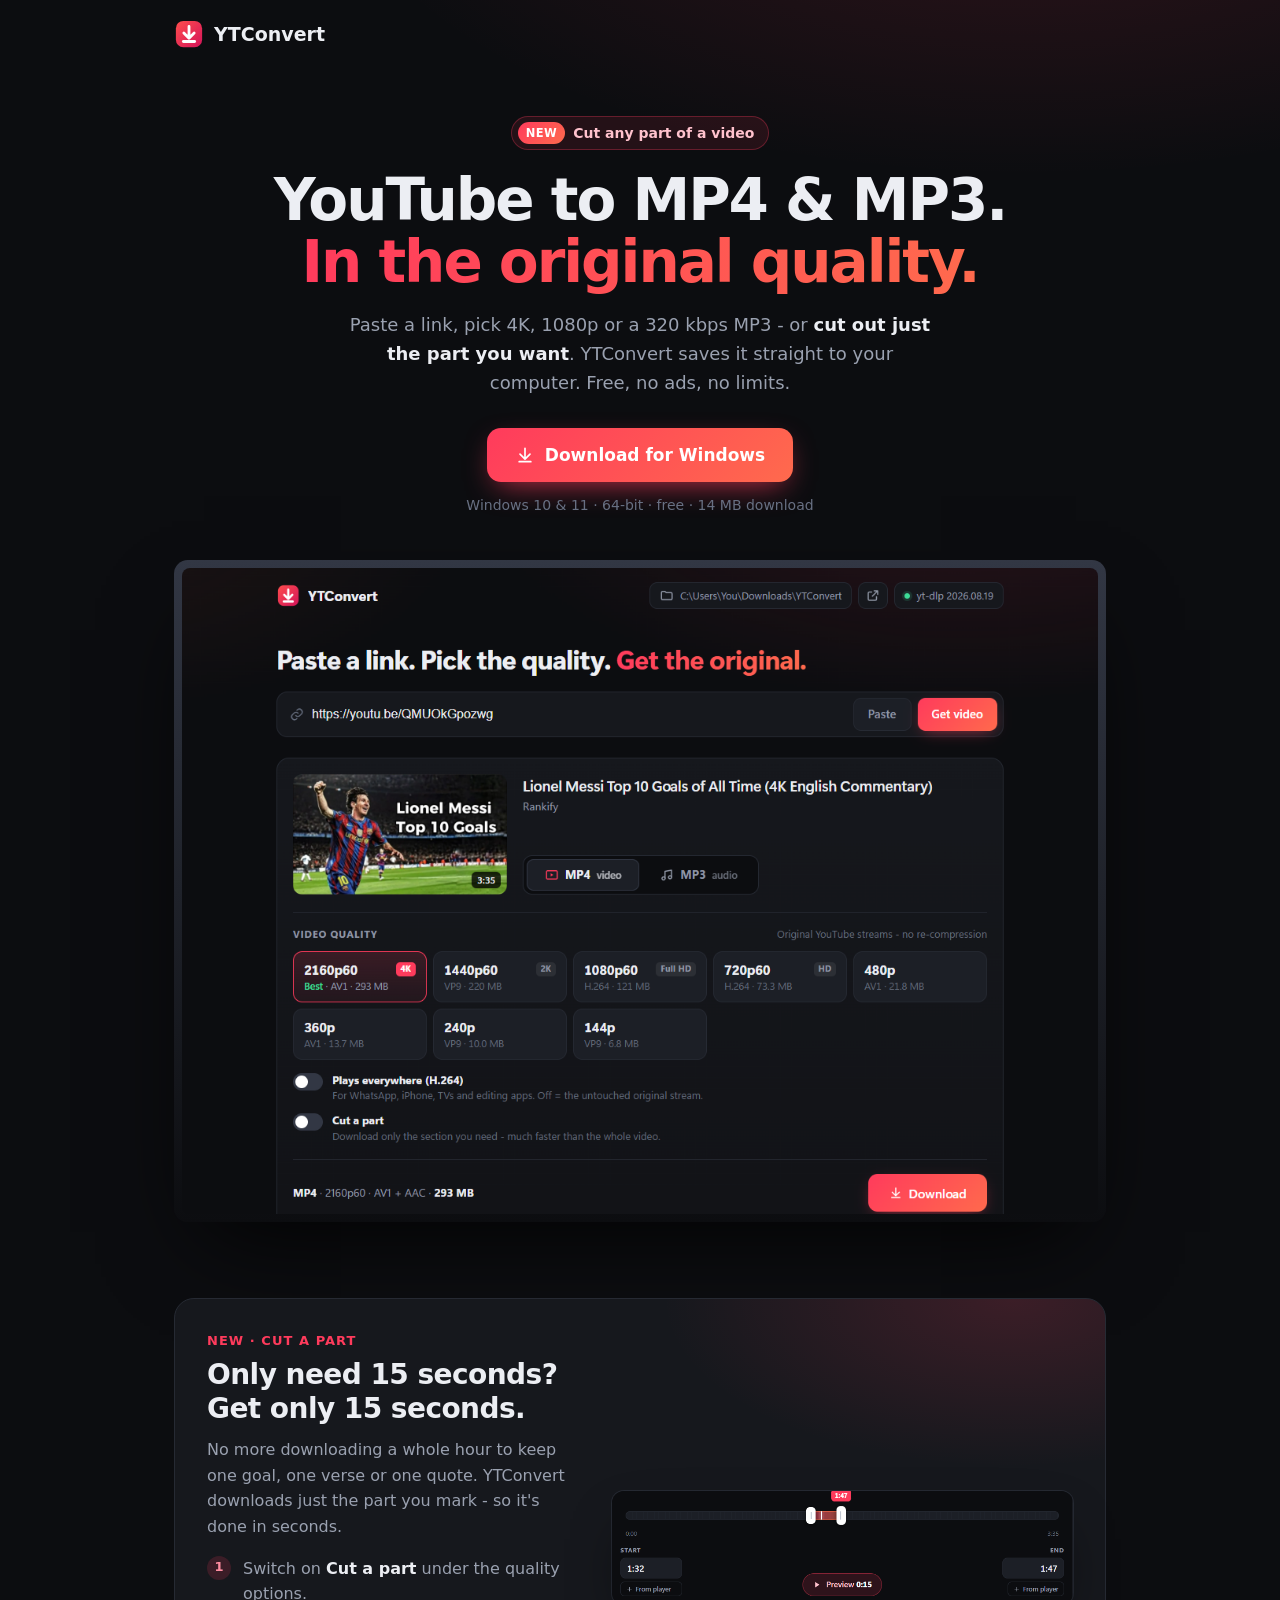
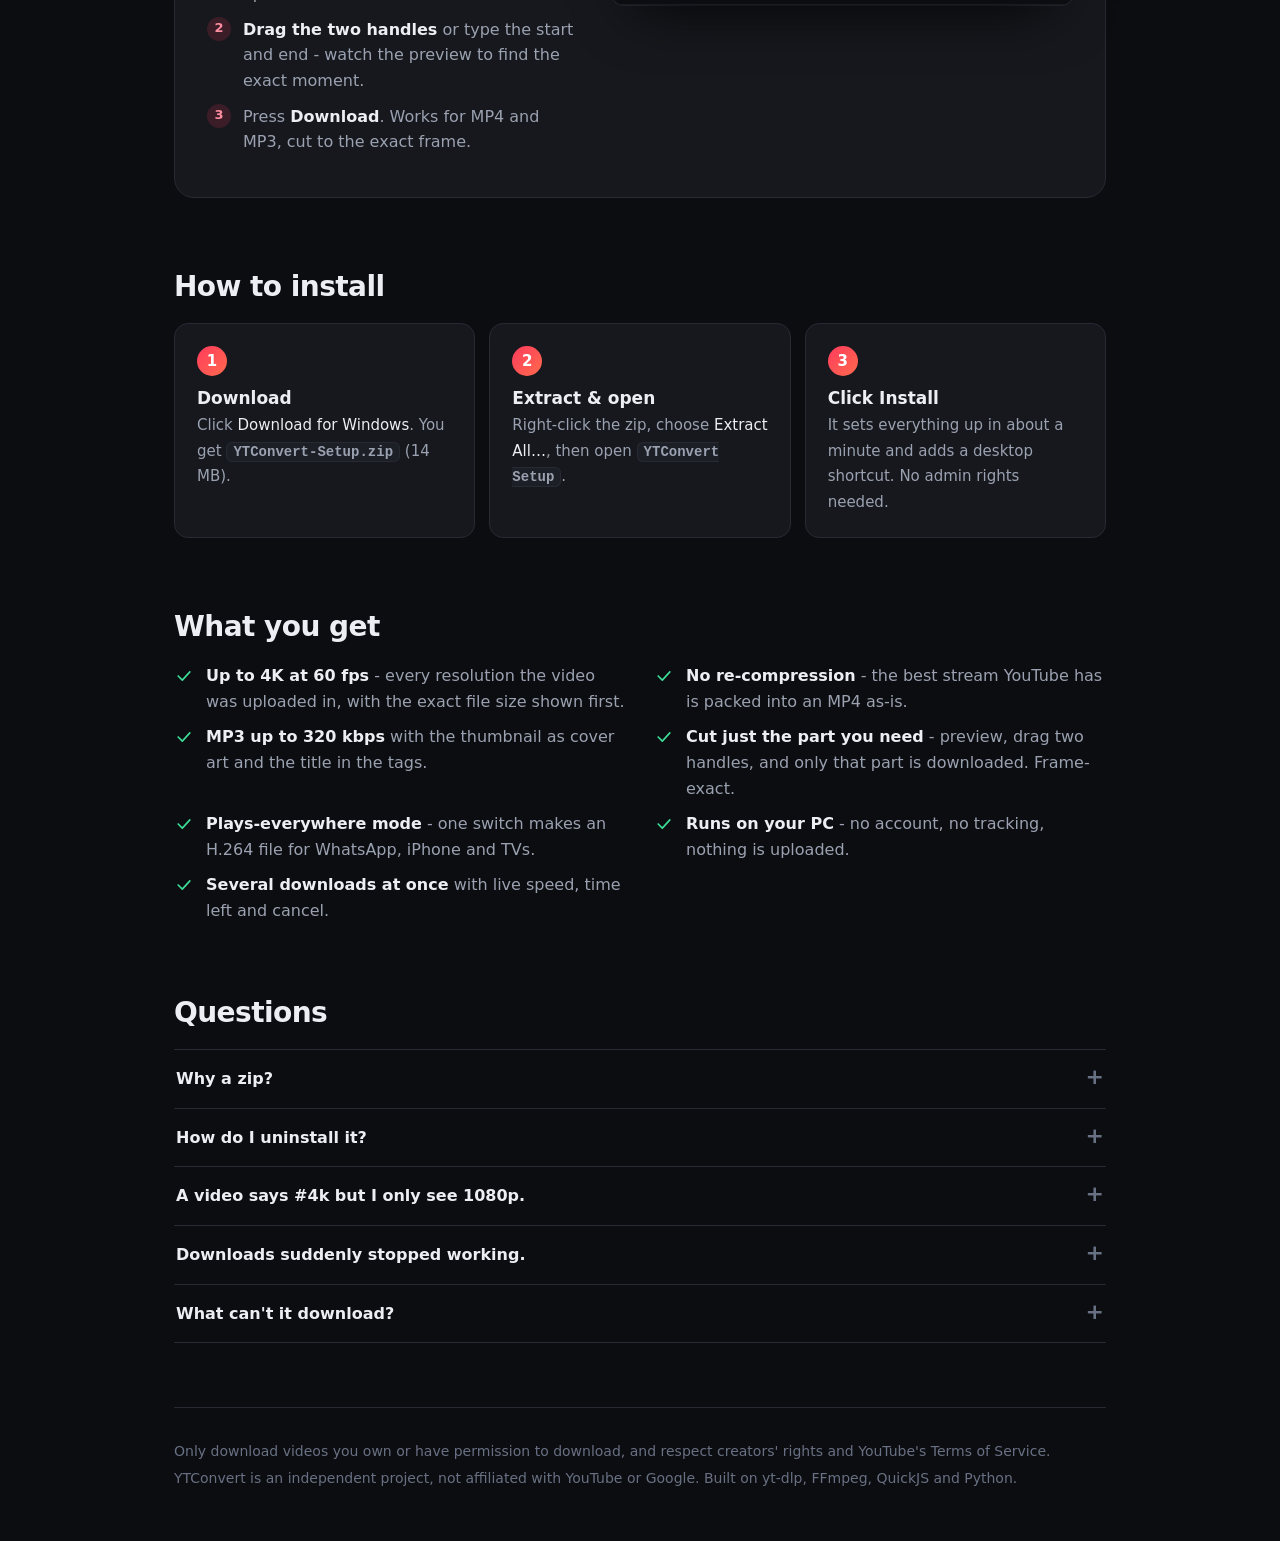
==== site/index.html @ 6e1be306 "YTConvert: desktop app, website, online service and Mac build Co-Authored-By: Claude Opus 5.5 <norep" ====
<!doctype html>
<html lang="en">
<head>
<meta charset="utf-8">
<meta name="viewport" content="width=device-width, initial-scale=1">
<title>YTConvert - YouTube to MP4 &amp; MP3 in original quality</title>
<meta name="description" content="Free Windows app: paste a YouTube link, pick 4K, 1080p or a 320 kbps MP3, and save the original stream on your own PC.">
<meta property="og:title" content="YTConvert - YouTube to MP4 & MP3 in original quality">
<meta property="og:description" content="Paste a link, pick the quality, get the original. Runs on your own PC.">
<meta property="og:image" content="/app.png">
<link rel="icon" href="icon.svg" type="image/svg+xml">
<style>
  :root {
    --bg: #0c0d10; --card: #16181d; --card-2: #1c1f26; --line: #262a33; --line-2: #323744;
    --text: #eceef3; --muted: #9aa1b0; --faint: #687083;
    --accent: #ff3b5c; --accent-2: #ff6a4d; --ok: #3ddc97;
    --font: "Segoe UI Variable Text", "Segoe UI", system-ui, -apple-system, "Helvetica Neue", Arial, sans-serif;
    --display: "Segoe UI Variable Display", "Segoe UI", system-ui, -apple-system, "Helvetica Neue", Arial, sans-serif;
  }
  * { box-sizing: border-box; }
  body {
    margin: 0; color: var(--text); font: 16px/1.6 var(--font); -webkit-font-smoothing: antialiased;
    background: radial-gradient(1000px 480px at 80% -160px, rgba(255, 59, 92, .16), transparent 70%), var(--bg);
  }
  a { color: inherit; }
  svg { width: 20px; height: 20px; fill: none; stroke: currentColor; stroke-width: 2; stroke-linecap: round; stroke-linejoin: round; flex: none; }
  .wrap { max-width: 980px; margin: 0 auto; padding: 0 24px; }

  nav { display: flex; align-items: center; height: 68px; }
  .brand { display: flex; align-items: center; gap: 10px; font: 700 19px var(--display); }
  .brand img { width: 30px; height: 30px; }

  .hero { text-align: center; padding: 48px 0 0; }
  h1 { margin: 0; font: 800 clamp(34px, 6vw, 58px)/1.06 var(--display); letter-spacing: -.035em; }
  h1 em { font-style: normal; background: linear-gradient(90deg, var(--accent), var(--accent-2)); -webkit-background-clip: text; background-clip: text; color: transparent; }
  .lead { max-width: 600px; margin: 18px auto 0; color: var(--muted); font-size: 18px; }
  .btn {
    display: inline-flex; align-items: center; gap: 10px; height: 54px; padding: 0 28px; margin-top: 30px; border-radius: 14px;
    color: #fff; font: 700 17px var(--font); text-decoration: none;
    background: linear-gradient(135deg, var(--accent), var(--accent-2)); box-shadow: 0 10px 30px -10px rgba(255, 59, 92, .8);
    transition: filter .15s, transform .1s;
  }
  .btn:hover { filter: brightness(1.08); }
  .btn:active { transform: translateY(1px); }
  .meta { margin: 12px 0 0; color: var(--faint); font-size: 14px; }
  .pill {
    display: inline-flex; align-items: center; gap: 8px; margin-bottom: 20px; padding: 5px 14px 5px 6px; border-radius: 99px;
    background: rgba(255, 59, 92, .1); border: 1px solid rgba(255, 59, 92, .3); color: #ffc2cd; font-size: 14px; font-weight: 600;
    text-decoration: none;
  }
  .pill b { padding: 2px 8px; border-radius: 99px; background: linear-gradient(135deg, var(--accent), var(--accent-2)); color: #fff; font-size: 11.5px; letter-spacing: .04em; }
  .pill:hover { border-color: rgba(255, 59, 92, .55); }

  .cut { display: grid; grid-template-columns: 1fr 1.25fr; gap: 36px; align-items: center; margin-top: 76px; padding: 32px; border-radius: 20px;
    background: radial-gradient(500px 240px at 90% 0, rgba(255, 59, 92, .16), transparent 70%), var(--card); border: 1px solid var(--line); }
  .cut h2 { margin: 6px 0 12px; }
  .cut .eyebrow { color: var(--accent); font-weight: 700; font-size: 13px; letter-spacing: .08em; text-transform: uppercase; }
  .cut p { margin: 0 0 16px; color: var(--muted); }
  .cut ol { margin: 0; padding: 0; list-style: none; counter-reset: c; }
  .cut li { position: relative; padding-left: 36px; margin: 10px 0; color: var(--muted); }
  .cut li b { color: var(--text); }
  .cut li::before { counter-increment: c; content: counter(c); position: absolute; left: 0; top: 0; width: 24px; height: 24px; border-radius: 50%;
    display: grid; place-items: center; background: rgba(255, 59, 92, .16); color: #ff8da0; font-weight: 800; font-size: 13px; }
  .cut img { display: block; width: 100%; height: auto; border-radius: 12px; box-shadow: 0 24px 60px -24px rgba(0, 0, 0, .9), 0 0 0 1px var(--line); }

  .shot { margin: 44px auto 0; border-radius: 14px; padding: 8px; background: linear-gradient(180deg, var(--line-2), var(--bg)); box-shadow: 0 40px 90px -30px rgba(0, 0, 0, .9); }
  .shot img { display: block; width: 100%; height: auto; border-radius: 8px; }

  h2 { margin: 72px 0 20px; font: 800 28px/1.2 var(--display); letter-spacing: -.02em; }
  .steps { display: grid; grid-template-columns: repeat(3, 1fr); gap: 14px; counter-reset: s; }
  .step { padding: 22px; border-radius: 14px; background: var(--card); border: 1px solid var(--line); }
  .step::before {
    counter-increment: s; content: counter(s); display: grid; place-items: center; width: 30px; height: 30px; border-radius: 50%; margin-bottom: 12px;
    background: linear-gradient(135deg, var(--accent), var(--accent-2)); color: #fff; font-weight: 800; font-size: 15px;
  }
  .step b { display: block; font: 700 17px var(--display); margin-bottom: 4px; }
  .step span { color: var(--muted); font-size: 15px; }
  code { padding: 1px 6px; border-radius: 6px; background: var(--card-2); border: 1px solid var(--line); font: 600 14px ui-monospace, Consolas, monospace; }

  .points { display: grid; grid-template-columns: 1fr 1fr; gap: 10px 28px; margin: 0; padding: 0; list-style: none; }
  .points li { display: flex; gap: 12px; color: var(--muted); }
  .points li svg { color: var(--ok); margin-top: 3px; }
  .points b { color: var(--text); font-weight: 600; }

  details { border-bottom: 1px solid var(--line); }
  details:first-of-type { border-top: 1px solid var(--line); }
  summary { display: flex; justify-content: space-between; gap: 16px; padding: 16px 2px; cursor: pointer; list-style: none; font-weight: 600; }
  summary::-webkit-details-marker { display: none; }
  summary::after { content: "+"; color: var(--faint); font-size: 22px; line-height: 1; transition: transform .2s; }
  details[open] summary::after { transform: rotate(45deg); }
  details p { margin: -4px 2px 16px; color: var(--muted); }

  footer { margin-top: 64px; padding: 28px 0 48px; border-top: 1px solid var(--line); color: var(--faint); font-size: 14px; }
  footer p { margin: 4px 0; }

  @media (max-width: 760px) {
    .steps, .points, .cut { grid-template-columns: 1fr; }
    .cut { padding: 22px; }
    .hero { padding-top: 24px; }
    h2 { margin-top: 56px; }
  }
  @media (max-width: 480px) {
    .wrap { padding: 0 16px; }
    .btn { width: 100%; justify-content: center; }
  }
</style>
</head>
<body>
<div class="wrap">
  <nav><span class="brand"><img src="icon.svg" alt="">YTConvert</span></nav>

  <header class="hero">
    <a class="pill" href="#cut"><b>NEW</b> Cut any part of a video</a>
    <h1>YouTube to MP4 &amp; MP3.<br><em>In the original quality.</em></h1>
    <p class="lead">Paste a link, pick 4K, 1080p or a 320&nbsp;kbps MP3 - or <b style="color:var(--text)">cut out just the part you want</b>. YTConvert saves it straight to your computer. Free, no ads, no limits.</p>
    <a class="btn" href="/YTConvert-Setup.zip" download>
      <svg viewBox="0 0 24 24"><path d="M12 4v12M6 11l6 6 6-6M5 20h14"/></svg>
      Download for Windows
    </a>
    <p class="meta">Windows 10 &amp; 11 · 64-bit · free · 14 MB download</p>
    <div class="shot">
      <img src="app.png" width="1164" height="821" alt="YTConvert with a Messi Top 10 Goals video, offering quality options from 2160p60 (4K) down to 144p">
    </div>
  </header>

  <section class="cut" id="cut">
    <div>
      <div class="eyebrow">New · Cut a part</div>
      <h2>Only need 15 seconds? Get only 15 seconds.</h2>
      <p>No more downloading a whole hour to keep one goal, one verse or one quote. YTConvert downloads just the part you mark - so it's done in seconds.</p>
      <ol>
        <li>Switch on <b>Cut a part</b> under the quality options.</li>
        <li><b>Drag the two handles</b> or type the start and end - watch the preview to find the exact moment.</li>
        <li>Press <b>Download</b>. Works for MP4 and MP3, cut to the exact frame.</li>
      </ol>
    </div>
    <img src="cut.png" width="881" height="219" alt="The cut timeline: two handles marking 1:32 to 1:47, with start and end fields and a Preview 0:15 button">
  </section>

  <h2>How to install</h2>
  <div class="steps">
    <div class="step"><b>Download</b><span>Click <b style="display:inline;font:inherit;color:var(--text)">Download for Windows</b>. You get <code>YTConvert-Setup.zip</code> (14 MB).</span></div>
    <div class="step"><b>Extract &amp; open</b><span>Right-click the zip, choose <b style="display:inline;font:inherit;color:var(--text)">Extract All…</b>, then open <code>YTConvert Setup</code>.</span></div>
    <div class="step"><b>Click Install</b><span>It sets everything up in about a minute and adds a desktop shortcut. No admin rights needed.</span></div>
  </div>

  <h2>What you get</h2>
  <ul class="points">
    <li><svg viewBox="0 0 24 24"><path d="M5 12l5 5 9-10"/></svg><span><b>Up to 4K at 60 fps</b> - every resolution the video was uploaded in, with the exact file size shown first.</span></li>
    <li><svg viewBox="0 0 24 24"><path d="M5 12l5 5 9-10"/></svg><span><b>No re-compression</b> - the best stream YouTube has is packed into an MP4 as-is.</span></li>
    <li><svg viewBox="0 0 24 24"><path d="M5 12l5 5 9-10"/></svg><span><b>MP3 up to 320 kbps</b> with the thumbnail as cover art and the title in the tags.</span></li>
    <li><svg viewBox="0 0 24 24"><path d="M5 12l5 5 9-10"/></svg><span><b>Cut just the part you need</b> - preview, drag two handles, and only that part is downloaded. Frame-exact.</span></li>
    <li><svg viewBox="0 0 24 24"><path d="M5 12l5 5 9-10"/></svg><span><b>Plays-everywhere mode</b> - one switch makes an H.264 file for WhatsApp, iPhone and TVs.</span></li>
    <li><svg viewBox="0 0 24 24"><path d="M5 12l5 5 9-10"/></svg><span><b>Runs on your PC</b> - no account, no tracking, nothing is uploaded.</span></li>
    <li><svg viewBox="0 0 24 24"><path d="M5 12l5 5 9-10"/></svg><span><b>Several downloads at once</b> with live speed, time left and cancel.</span></li>
  </ul>

  <h2>Questions</h2>
  <details>
    <summary>Why a zip?</summary>
    <p>So your browser and Windows can trust every file in it. Everything that runs is signed by the Python Software Foundation or Microsoft, so there's no "suspicious download" warning. The installer then fetches the video engine (FFmpeg) itself and checks its fingerprint.</p>
  </details>
  <details>
    <summary>How do I uninstall it?</summary>
    <p>Windows Settings, then Apps, then YTConvert, then Uninstall. Your downloaded videos stay where they are.</p>
  </details>
  <details>
    <summary>A video says #4k but I only see 1080p.</summary>
    <p>YTConvert lists exactly what YouTube stores for that video. If the uploader only uploaded 1080p, there is no 4K version. The app tells you when that's the case.</p>
  </details>
  <details>
    <summary>Downloads suddenly stopped working.</summary>
    <p>YouTube changes things from time to time. Click the green engine button at the top right of the app to update, then reopen YTConvert.</p>
  </details>
  <details>
    <summary>What can't it download?</summary>
    <p>Private, members-only and age-restricted videos, live streams while they're live, and whole playlists. Paste one video link at a time. Windows only for now.</p>
  </details>

  <footer>
    <p>Only download videos you own or have permission to download, and respect creators' rights and YouTube's Terms of Service.</p>
    <p>YTConvert is an independent project, not affiliated with YouTube or Google. Built on yt-dlp, FFmpeg, QuickJS and Python.</p>
  </footer>
</div>
</body>
</html>
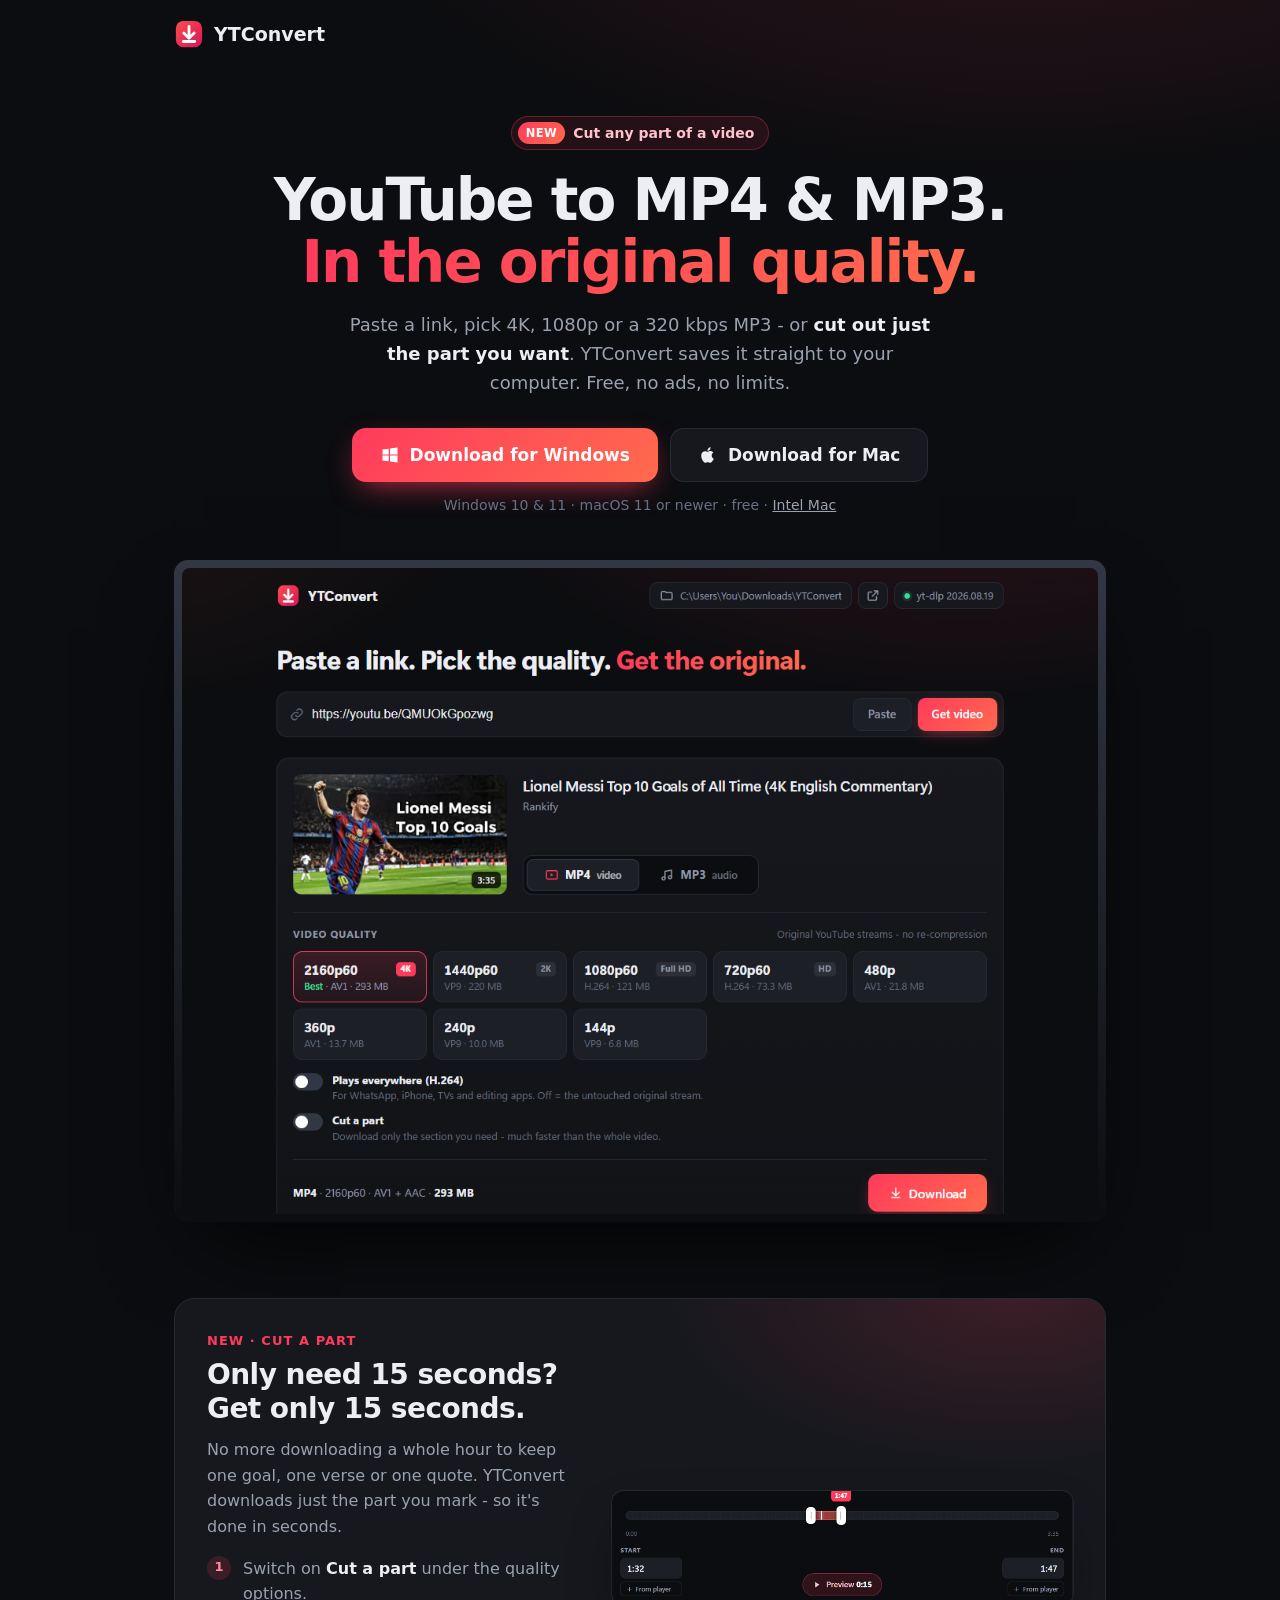
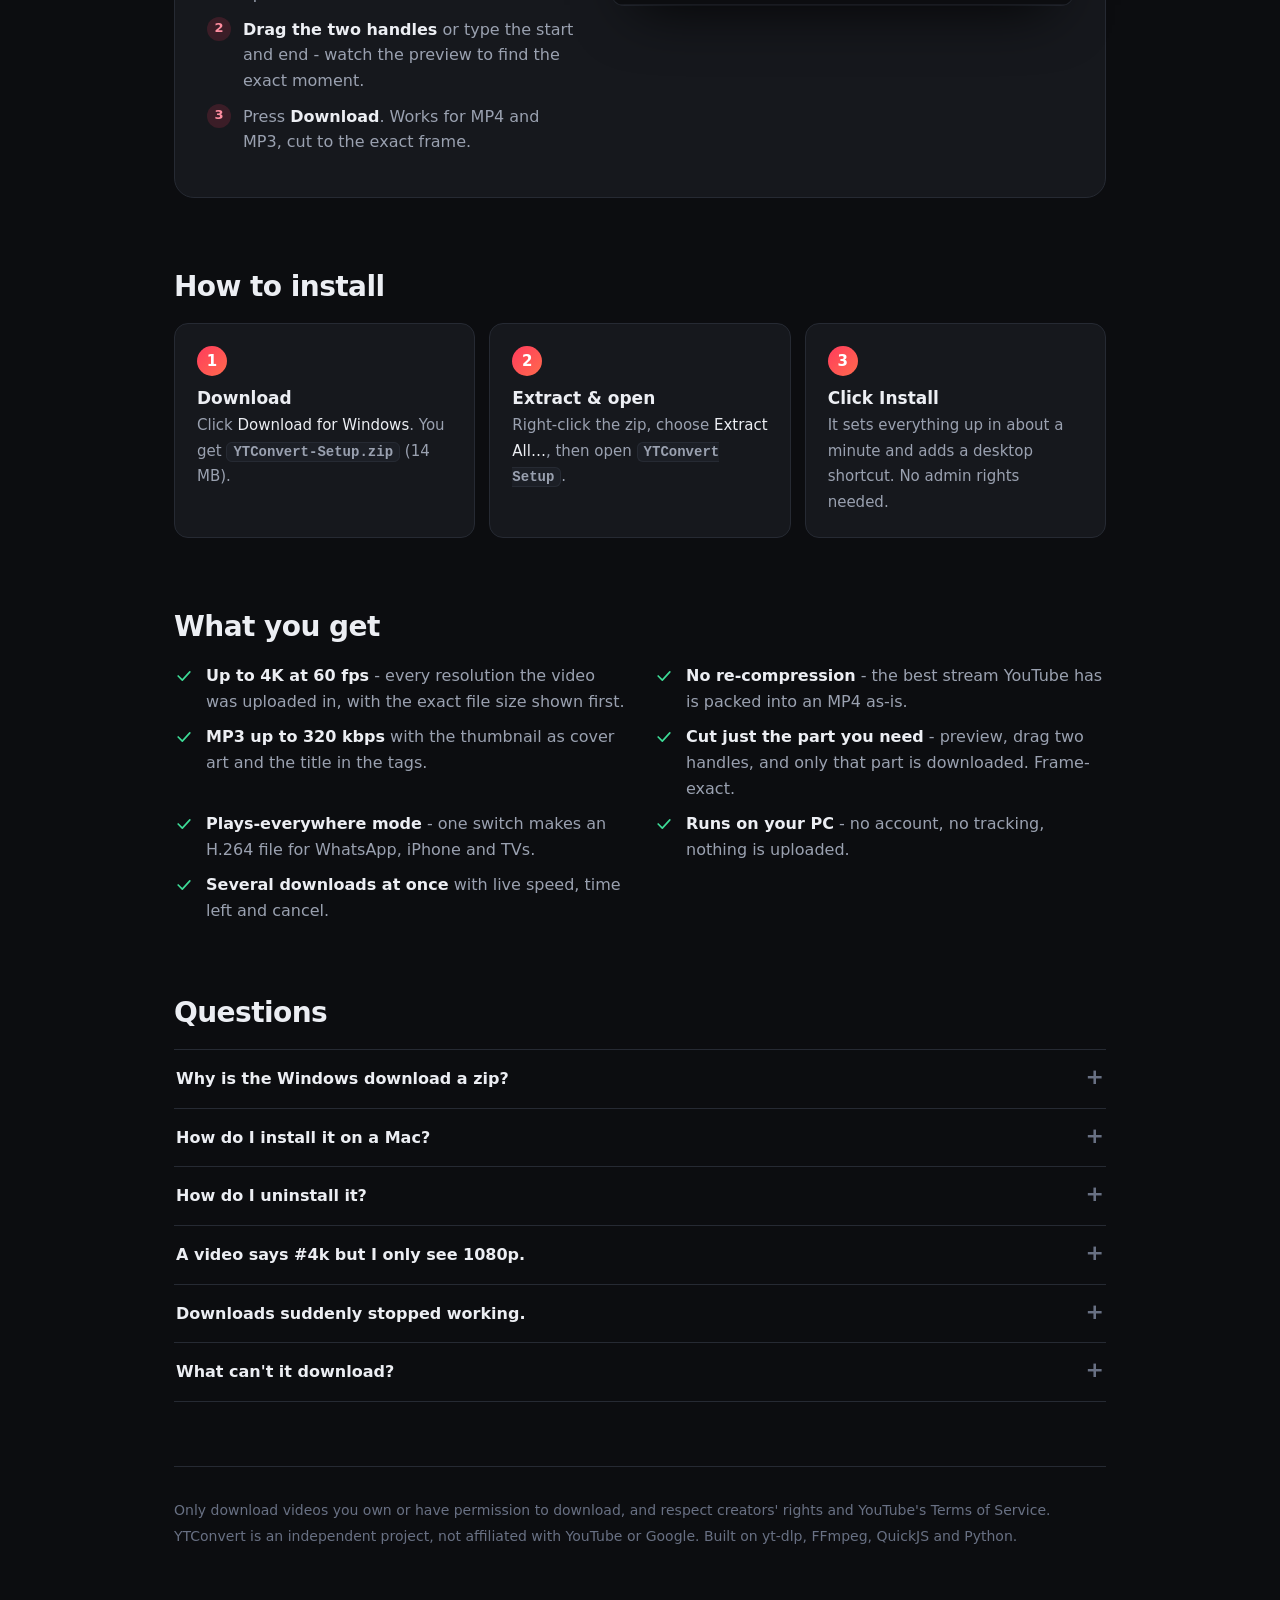
==== commit d234936b: "Site: Mac download (Apple Silicon / Intel) and install notes Co-Authored-By: Claude Opus 5.5 <norepl" ====
--- a/site/index.html
+++ b/site/index.html
@@ -4,7 +4,7 @@
 <meta charset="utf-8">
 <meta name="viewport" content="width=device-width, initial-scale=1">
 <title>YTConvert - YouTube to MP4 &amp; MP3 in original quality</title>
-<meta name="description" content="Free Windows app: paste a YouTube link, pick 4K, 1080p or a 320 kbps MP3, and save the original stream on your own PC.">
+<meta name="description" content="Free app for Windows and Mac: paste a YouTube link, pick 4K, 1080p or a 320 kbps MP3, and save the original stream on your own PC.">
 <meta property="og:title" content="YTConvert - YouTube to MP4 & MP3 in original quality">
 <meta property="og:description" content="Paste a link, pick the quality, get the original. Runs on your own PC.">
 <meta property="og:image" content="/app.png">
@@ -43,6 +43,11 @@
   .btn:hover { filter: brightness(1.08); }
   .btn:active { transform: translateY(1px); }
   .meta { margin: 12px 0 0; color: var(--faint); font-size: 14px; }
+  .meta a { color: var(--muted); }
+  .dl-row { display: flex; flex-wrap: wrap; justify-content: center; gap: 12px; margin-top: 30px; }
+  .dl-row .btn { margin-top: 0; }
+  .btn.alt { background: var(--card); color: var(--text); box-shadow: inset 0 0 0 1px var(--line); }
+  .btn.alt:hover { box-shadow: inset 0 0 0 1px rgba(255, 255, 255, .22); }
   .pill {
     display: inline-flex; align-items: center; gap: 8px; margin-bottom: 20px; padding: 5px 14px 5px 6px; border-radius: 99px;
     background: rgba(255, 59, 92, .1); border: 1px solid rgba(255, 59, 92, .3); color: #ffc2cd; font-size: 14px; font-weight: 600;
@@ -113,11 +118,18 @@
     <a class="pill" href="#cut"><b>NEW</b> Cut any part of a video</a>
     <h1>YouTube to MP4 &amp; MP3.<br><em>In the original quality.</em></h1>
     <p class="lead">Paste a link, pick 4K, 1080p or a 320&nbsp;kbps MP3 - or <b style="color:var(--text)">cut out just the part you want</b>. YTConvert saves it straight to your computer. Free, no ads, no limits.</p>
-    <a class="btn" href="/YTConvert-Setup.zip" download>
-      <svg viewBox="0 0 24 24"><path d="M12 4v12M6 11l6 6 6-6M5 20h14"/></svg>
-      Download for Windows
-    </a>
-    <p class="meta">Windows 10 &amp; 11 · 64-bit · free · 14 MB download</p>
+    <div class="dl-row">
+      <a class="btn" id="dlWin" href="/YTConvert-Setup.zip" download>
+        <svg viewBox="0 0 24 24"><path d="M3 5.5l7.5-1v7H3zM12 4.3L21 3v8.5h-9zM3 12.5h7.5v7L3 18.5zM12 12.5h9V21l-9-1.3z" fill="currentColor" stroke="none"/></svg>
+        Download for Windows
+      </a>
+      <a class="btn alt" id="dlMac" href="https://github.com/top51977pro-ship-it/ytconvert/releases/latest/download/YTConvert-mac-arm64.dmg">
+        <svg viewBox="0 0 24 24"><path d="M16.4 12.6c0-2.3 1.9-3.4 2-3.5-1.1-1.6-2.8-1.8-3.4-1.8-1.4-.1-2.8.9-3.5.9-.7 0-1.9-.9-3.1-.8-1.6 0-3 .9-3.8 2.3-1.6 2.8-.4 7 1.2 9.3.8 1.1 1.7 2.4 2.9 2.3 1.2 0 1.6-.7 3-.7s1.8.7 3.1.7c1.3 0 2.1-1.1 2.8-2.3.9-1.3 1.3-2.6 1.3-2.6s-2.5-1-2.5-3.8zM14.1 5.8c.6-.8 1.1-1.9 1-3-.9 0-2.1.6-2.7 1.4-.6.7-1.1 1.8-1 2.9 1.1.1 2.1-.5 2.7-1.3z" fill="currentColor" stroke="none"/></svg>
+        Download for Mac
+      </a>
+    </div>
+    <p class="meta">Windows 10 &amp; 11 · macOS 11 or newer · free
+      <span id="macAlt"> · <a href="https://github.com/top51977pro-ship-it/ytconvert/releases/latest/download/YTConvert-mac-x86_64.dmg">Intel Mac</a></span></p>
     <div class="shot">
       <img src="app.png" width="1164" height="821" alt="YTConvert with a Messi Top 10 Goals video, offering quality options from 2160p60 (4K) down to 144p">
     </div>
@@ -157,8 +169,12 @@
 
   <h2>Questions</h2>
   <details>
-    <summary>Why a zip?</summary>
+    <summary>Why is the Windows download a zip?</summary>
     <p>So your browser and Windows can trust every file in it. Everything that runs is signed by the Python Software Foundation or Microsoft, so there's no "suspicious download" warning. The installer then fetches the video engine (FFmpeg) itself and checks its fingerprint.</p>
+  </details>
+  <details>
+    <summary>How do I install it on a Mac?</summary>
+    <p>Open the downloaded <code>.dmg</code> and drag YTConvert into Applications. The first time you open it, macOS says it can't verify the developer, because the app isn't registered with Apple. Open <b>System Settings › Privacy &amp; Security</b>, scroll down and click <b>Open Anyway</b>. You only do this once. M1–M4 Macs use the main Mac download; older Intel Macs use the <a href="https://github.com/top51977pro-ship-it/ytconvert/releases/latest/download/YTConvert-mac-x86_64.dmg">Intel version</a>.</p>
   </details>
   <details>
     <summary>How do I uninstall it?</summary>
@@ -174,7 +190,7 @@
   </details>
   <details>
     <summary>What can't it download?</summary>
-    <p>Private, members-only and age-restricted videos, live streams while they're live, and whole playlists. Paste one video link at a time. Windows only for now.</p>
+    <p>Private, members-only and age-restricted videos, live streams while they're live, and whole playlists. Paste one video link at a time.</p>
   </details>
 
   <footer>
@@ -182,5 +198,24 @@
     <p>YTConvert is an independent project, not affiliated with YouTube or Google. Built on yt-dlp, FFmpeg, QuickJS and Python.</p>
   </footer>
 </div>
+<script>
+  // Put the visitor's own platform first. Browsers on Intel Macs and Apple
+  // Silicon look alike; Chromium can tell, Safari can't (it gets arm64 + a link).
+  (async () => {
+    const mac = /Macintosh|Mac OS X/.test(navigator.userAgent);
+    if (!mac) return;
+    const win = document.getElementById("dlWin"), macBtn = document.getElementById("dlMac");
+    macBtn.classList.remove("alt"); win.classList.add("alt");
+    macBtn.parentNode.insertBefore(macBtn, win);
+    try {
+      const h = await navigator.userAgentData?.getHighEntropyValues?.(["architecture"]);
+      if (h && h.architecture === "x86") {
+        macBtn.href = macBtn.href.replace("arm64", "x86_64");
+        macBtn.lastChild.textContent = " Download for Mac (Intel)";
+        document.getElementById("macAlt").hidden = true;
+      }
+    } catch { /* keep the Apple Silicon default */ }
+  })();
+</script>
 </body>
 </html>
